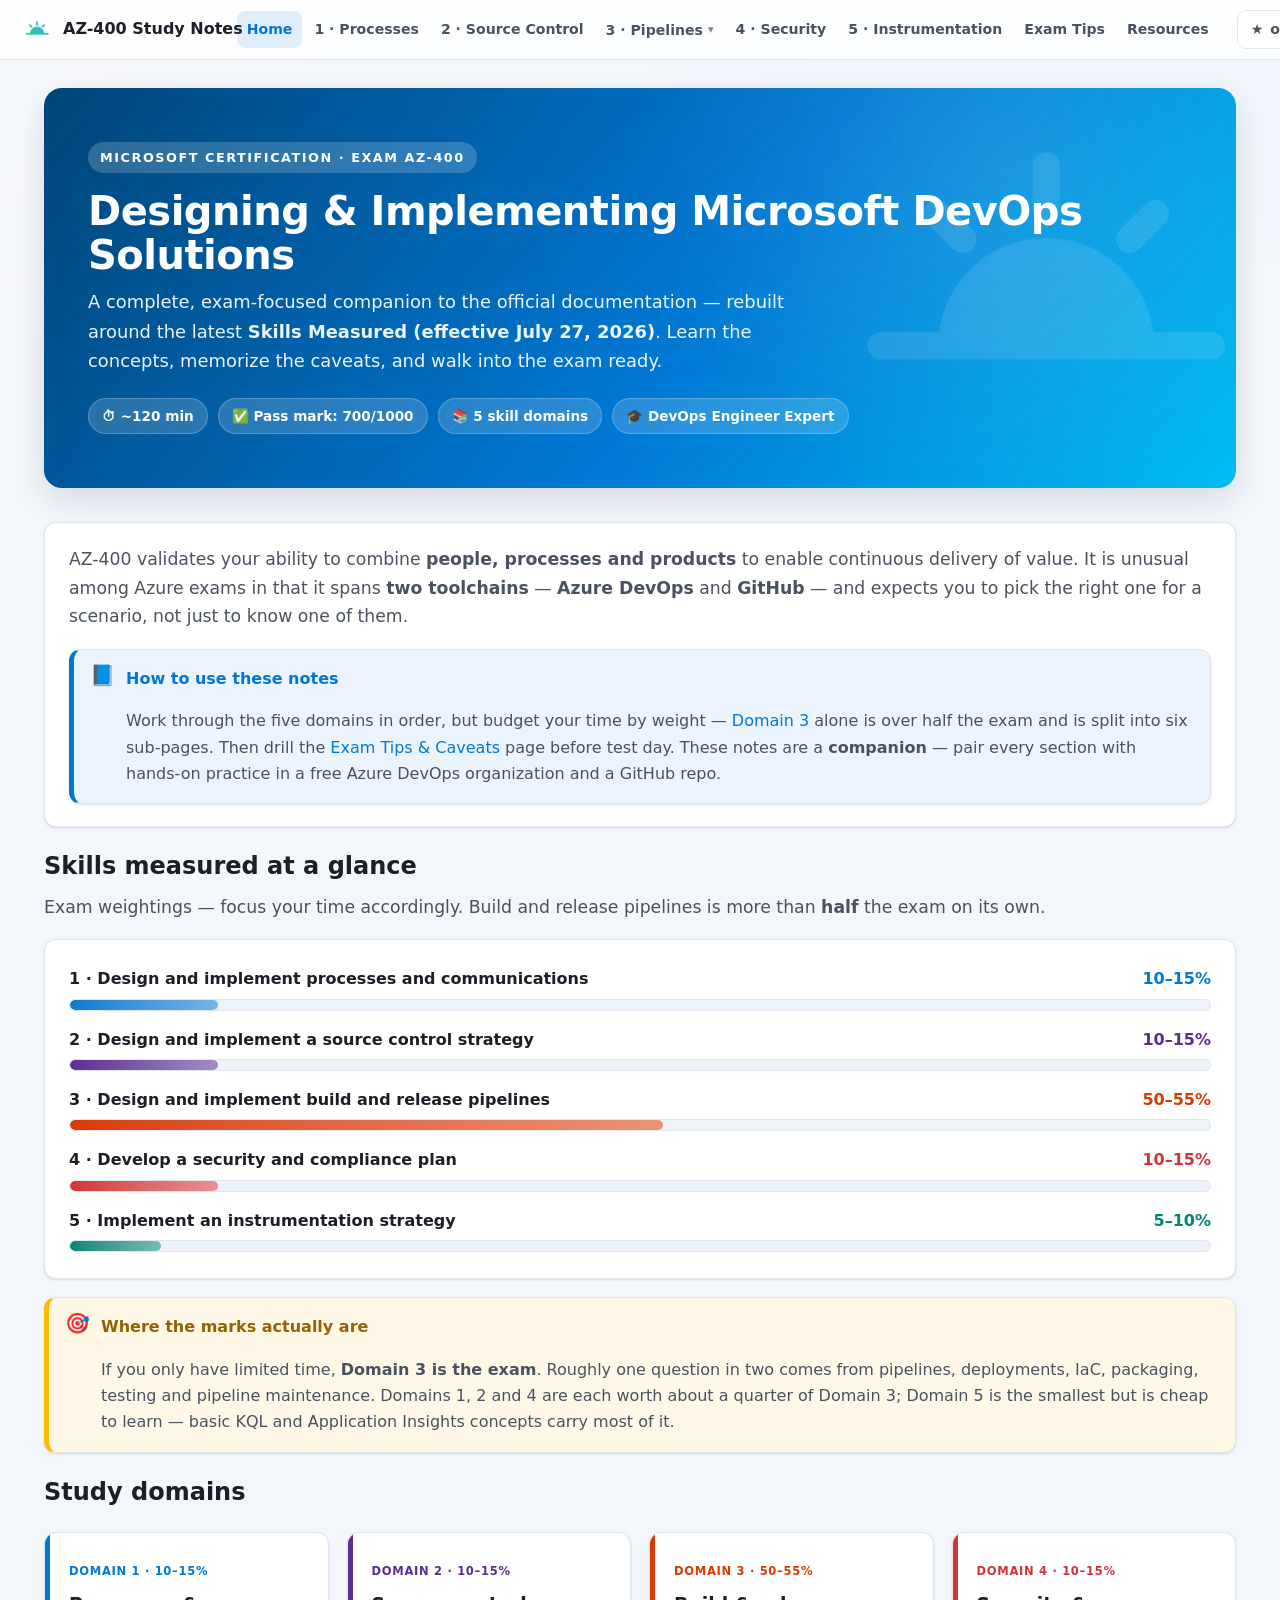
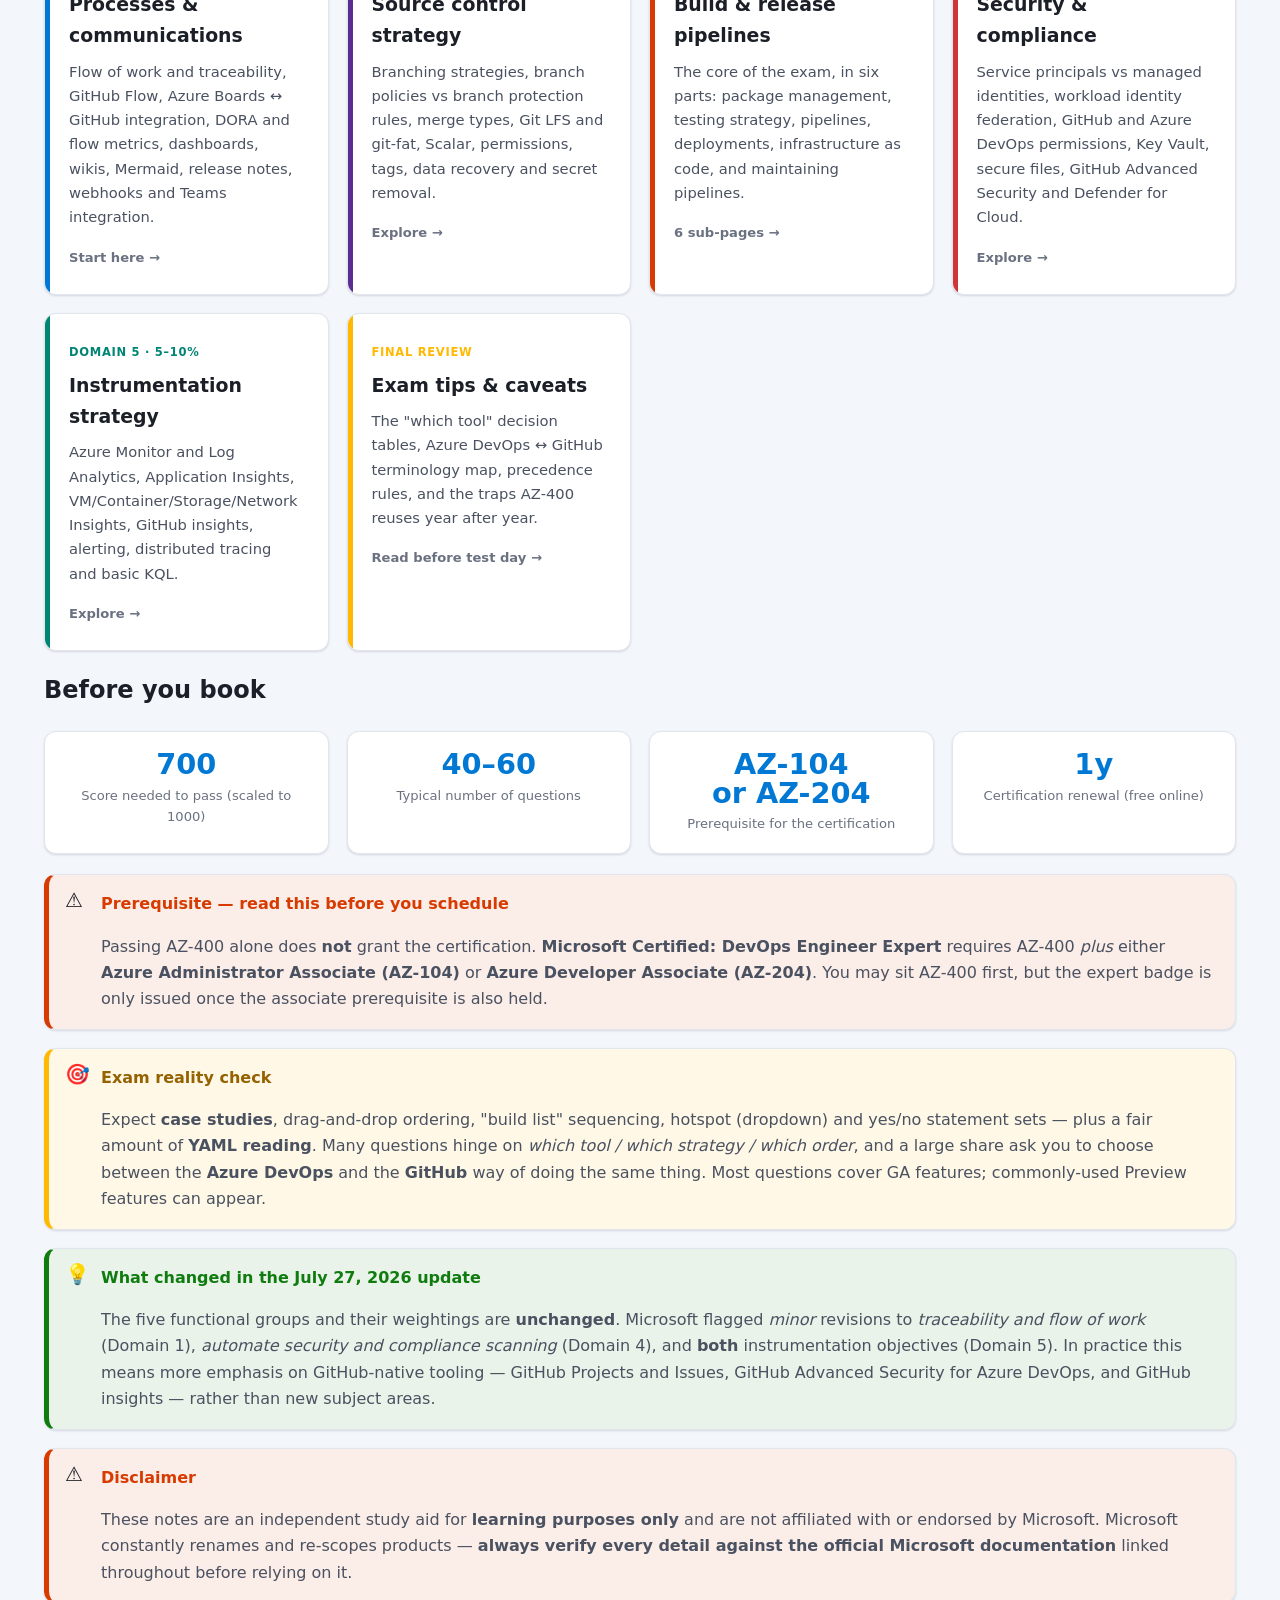
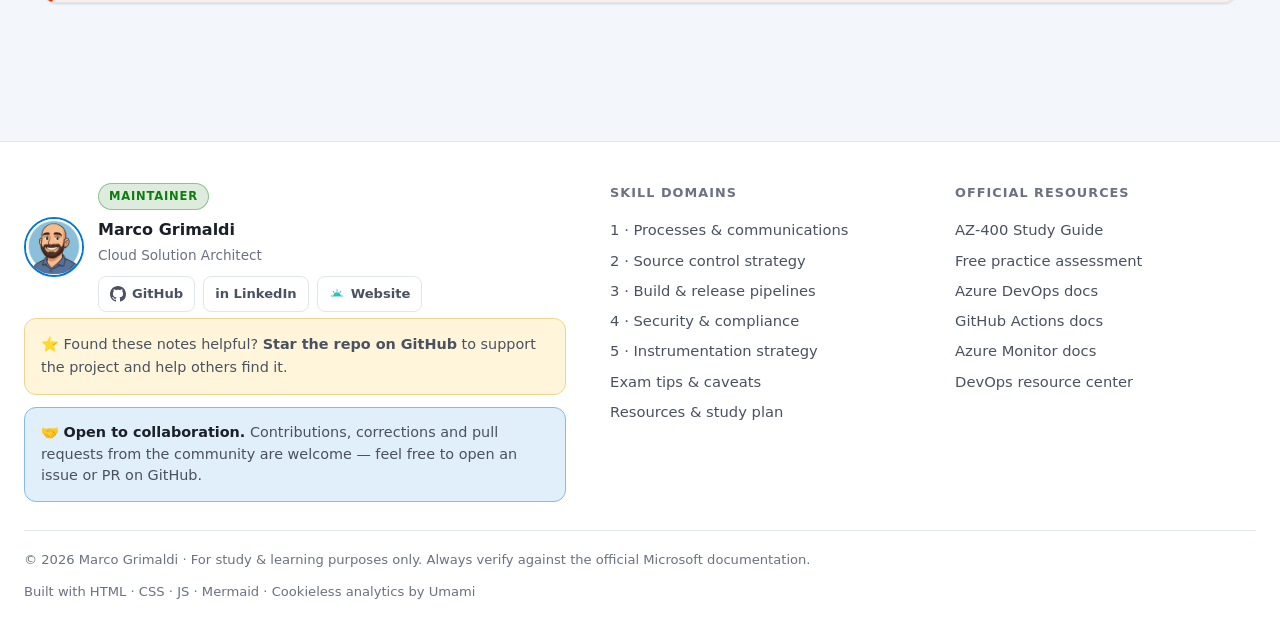
==== index.html @ 18e1a094 "Initial commit" ====
<!DOCTYPE html>
<html lang="en" data-theme="light">
<head>
  <meta charset="UTF-8">
  <meta name="viewport" content="width=device-width, initial-scale=1.0">
  <title>AZ-400 Study Notes v2 · Designing and Implementing Microsoft DevOps Solutions</title>
  <meta name="description" content="Comprehensive, exam-focused study notes for Microsoft AZ-400: Designing and Implementing Microsoft DevOps Solutions. Aligned to the skills measured effective July 27, 2026 — progress bars, Mermaid diagrams, YAML comparisons, tables and exam caveats.">
  <meta name="author" content="Marco Grimaldi">
  <link rel="icon" href="assets/images/site-mark-no-bg.png">
  <link rel="stylesheet" href="assets/css/style.css">
  <link rel="canonical" href="https://marcogrimaldi29.com/az-400-study-notes-v2/">
  <meta name="robots" content="index, follow">
  <meta name="theme-color" content="#0078d4">
  <!-- Open Graph / social -->
  <meta property="og:type" content="website">
  <meta property="og:site_name" content="AZ-400 Study Notes v2">
  <meta property="og:title" content="AZ-400 Study Notes v2 · Microsoft DevOps Engineer Expert">
  <meta property="og:description" content="Exam-focused AZ-400 study notes aligned to the latest skills measured — progress bars, diagrams, side-by-side YAML and exam caveats.">
  <meta property="og:url" content="https://marcogrimaldi29.com/az-400-study-notes-v2/">
  <meta property="og:image" content="https://marcogrimaldi29.com/az-400-study-notes-v2/assets/images/site-mark-no-bg.png">
  <meta name="twitter:card" content="summary_large_image">
  <meta name="twitter:title" content="AZ-400 Study Notes v2 · Microsoft DevOps Engineer Expert">
  <meta name="twitter:description" content="Exam-focused AZ-400 study notes aligned to the latest Microsoft skills measured.">
  <meta name="twitter:image" content="https://marcogrimaldi29.com/az-400-study-notes-v2/assets/images/site-mark-no-bg.png">
  <!-- Structured data -->
  <script type="application/ld+json">
  {"@context":"https://schema.org","@graph":[{"@type":"WebSite","@id":"https://marcogrimaldi29.com/az-400-study-notes-v2/#website","url":"https://marcogrimaldi29.com/az-400-study-notes-v2/","name":"AZ-400 Study Notes v2","description":"Exam-focused study notes for Microsoft AZ-400: Designing and Implementing Microsoft DevOps Solutions.","inLanguage":"en","publisher":{"@id":"https://marcogrimaldi29.com/#person"}},{"@type":"Person","@id":"https://marcogrimaldi29.com/#person","name":"Marco Grimaldi","url":"https://marcogrimaldi29.com/","sameAs":["https://github.com/marcogrimaldi29","https://www.linkedin.com/in/marco-grimaldi29/"]},{"@type":"Course","name":"AZ-400: Designing and Implementing Microsoft DevOps Solutions — Study Notes","description":"Free, exam-focused study notes covering the five AZ-400 skill domains: processes and communications, source control strategy, build and release pipelines, security and compliance, and instrumentation.","url":"https://marcogrimaldi29.com/az-400-study-notes-v2/","inLanguage":"en","provider":{"@type":"Person","name":"Marco Grimaldi","url":"https://marcogrimaldi29.com/"},"teaches":["Design and implement processes and communications","Design and implement a source control strategy","Design and implement build and release pipelines","Develop a security and compliance plan","Implement an instrumentation strategy"],"hasCourseInstance":{"@type":"CourseInstance","courseMode":"online","courseWorkload":"PT60H"}}]}
  </script>
</head>
<body data-page="home">

  <div class="page-wide">

    <section class="hero">
      <span class="eyebrow">Microsoft Certification · Exam AZ-400</span>
      <h1>Designing &amp; Implementing Microsoft DevOps Solutions</h1>
      <p>A complete, exam-focused companion to the official documentation — rebuilt around the latest <strong>Skills Measured (effective July 27, 2026)</strong>. Learn the concepts, memorize the caveats, and walk into the exam ready.</p>
      <div class="hero-meta">
        <span>⏱ ~120 min</span>
        <span>✅ Pass mark: 700/1000</span>
        <span>📚 5 skill domains</span>
        <span>🎓 DevOps Engineer Expert</span>
      </div>
    </section>

    <div class="card">
      <p class="lead" style="margin-top:0">AZ-400 validates your ability to combine <strong>people, processes and products</strong> to enable continuous delivery of value. It is unusual among Azure exams in that it spans <strong>two toolchains</strong> — <strong>Azure DevOps</strong> and <strong>GitHub</strong> — and expects you to pick the right one for a scenario, not just to know one of them.</p>
      <div class="callout note" style="margin-bottom:0">
        <p class="ct-title">How to use these notes</p>
        <p>Work through the five domains in order, but budget your time by weight — <a href="domain-3-pipelines/">Domain 3</a> alone is over half the exam and is split into six sub-pages. Then drill the <a href="exam-tips/">Exam Tips &amp; Caveats</a> page before test day. These notes are a <strong>companion</strong> — pair every section with hands-on practice in a free Azure DevOps organization and a GitHub repo.</p>
      </div>
    </div>

    <h2 class="content" style="border:0;margin-bottom:6px">Skills measured at a glance</h2>
    <p class="lead" style="margin-top:0">Exam weightings — focus your time accordingly. Build and release pipelines is more than <strong>half</strong> the exam on its own.</p>

    <div class="card">
      <div class="weight-list">
        <div class="weight-row" style="--accent:var(--d1)">
          <div class="wr-top"><span class="wr-name">1 · Design and implement processes and communications</span><span class="wr-pct">10–15%</span></div>
          <div class="progress"><span data-pct="13"></span></div>
        </div>
        <div class="weight-row" style="--accent:var(--d2)">
          <div class="wr-top"><span class="wr-name">2 · Design and implement a source control strategy</span><span class="wr-pct">10–15%</span></div>
          <div class="progress"><span data-pct="13"></span></div>
        </div>
        <div class="weight-row" style="--accent:var(--d3)">
          <div class="wr-top"><span class="wr-name">3 · Design and implement build and release pipelines</span><span class="wr-pct">50–55%</span></div>
          <div class="progress"><span data-pct="52"></span></div>
        </div>
        <div class="weight-row" style="--accent:var(--d4)">
          <div class="wr-top"><span class="wr-name">4 · Develop a security and compliance plan</span><span class="wr-pct">10–15%</span></div>
          <div class="progress"><span data-pct="13"></span></div>
        </div>
        <div class="weight-row" style="--accent:var(--d5)">
          <div class="wr-top"><span class="wr-name">5 · Implement an instrumentation strategy</span><span class="wr-pct">5–10%</span></div>
          <div class="progress"><span data-pct="8"></span></div>
        </div>
      </div>
    </div>

    <div class="callout exam">
      <p class="ct-title">Where the marks actually are</p>
      <p>If you only have limited time, <strong>Domain 3 is the exam</strong>. Roughly one question in two comes from pipelines, deployments, IaC, packaging, testing and pipeline maintenance. Domains 1, 2 and 4 are each worth about a quarter of Domain 3; Domain 5 is the smallest but is cheap to learn — basic KQL and Application Insights concepts carry most of it.</p>
    </div>

    <h2 class="content" style="border:0;margin-bottom:6px">Study domains</h2>
    <div class="card-grid">
      <a class="nav-card" href="domain-1-processes/" style="--accent:var(--d1)">
        <span class="nc-badge">Domain 1 · 10–15%</span>
        <h3>Processes &amp; communications</h3>
        <p>Flow of work and traceability, GitHub Flow, Azure Boards ↔ GitHub integration, DORA and flow metrics, dashboards, wikis, Mermaid, release notes, webhooks and Teams integration.</p>
        <span class="nc-foot">Start here →</span>
      </a>
      <a class="nav-card" href="domain-2-source-control/" style="--accent:var(--d2)">
        <span class="nc-badge">Domain 2 · 10–15%</span>
        <h3>Source control strategy</h3>
        <p>Branching strategies, branch policies vs branch protection rules, merge types, Git LFS and git-fat, Scalar, permissions, tags, data recovery and secret removal.</p>
        <span class="nc-foot">Explore →</span>
      </a>
      <a class="nav-card" href="domain-3-pipelines/" style="--accent:var(--d3)">
        <span class="nc-badge">Domain 3 · 50–55%</span>
        <h3>Build &amp; release pipelines</h3>
        <p>The core of the exam, in six parts: package management, testing strategy, pipelines, deployments, infrastructure as code, and maintaining pipelines.</p>
        <span class="nc-foot">6 sub-pages →</span>
      </a>
      <a class="nav-card" href="domain-4-security/" style="--accent:var(--d4)">
        <span class="nc-badge">Domain 4 · 10–15%</span>
        <h3>Security &amp; compliance</h3>
        <p>Service principals vs managed identities, workload identity federation, GitHub and Azure DevOps permissions, Key Vault, secure files, GitHub Advanced Security and Defender for Cloud.</p>
        <span class="nc-foot">Explore →</span>
      </a>
      <a class="nav-card" href="domain-5-instrumentation/" style="--accent:var(--d5)">
        <span class="nc-badge">Domain 5 · 5–10%</span>
        <h3>Instrumentation strategy</h3>
        <p>Azure Monitor and Log Analytics, Application Insights, VM/Container/Storage/Network Insights, GitHub insights, alerting, distributed tracing and basic KQL.</p>
        <span class="nc-foot">Explore →</span>
      </a>
      <a class="nav-card" href="exam-tips/" style="--accent:var(--ms-amber)">
        <span class="nc-badge">Final review</span>
        <h3>Exam tips &amp; caveats</h3>
        <p>The "which tool" decision tables, Azure DevOps ↔ GitHub terminology map, precedence rules, and the traps AZ-400 reuses year after year.</p>
        <span class="nc-foot">Read before test day →</span>
      </a>
    </div>

    <h2 class="content" style="border:0;margin-bottom:6px">Before you book</h2>
    <div class="card-grid">
      <div class="stat"><div class="s-num">700</div><div class="s-lbl">Score needed to pass (scaled to 1000)</div></div>
      <div class="stat"><div class="s-num">40–60</div><div class="s-lbl">Typical number of questions</div></div>
      <div class="stat"><div class="s-num">AZ-104<br>or AZ-204</div><div class="s-lbl">Prerequisite for the certification</div></div>
      <div class="stat"><div class="s-num">1y</div><div class="s-lbl">Certification renewal (free online)</div></div>
    </div>

    <div class="callout warn">
      <p class="ct-title">Prerequisite — read this before you schedule</p>
      <p>Passing AZ-400 alone does <strong>not</strong> grant the certification. <strong>Microsoft Certified: DevOps Engineer Expert</strong> requires AZ-400 <em>plus</em> either <strong>Azure Administrator Associate (AZ-104)</strong> or <strong>Azure Developer Associate (AZ-204)</strong>. You may sit AZ-400 first, but the expert badge is only issued once the associate prerequisite is also held.</p>
    </div>

    <div class="callout exam">
      <p class="ct-title">Exam reality check</p>
      <p>Expect <strong>case studies</strong>, drag-and-drop ordering, "build list" sequencing, hotspot (dropdown) and yes/no statement sets — plus a fair amount of <strong>YAML reading</strong>. Many questions hinge on <em>which tool / which strategy / which order</em>, and a large share ask you to choose between the <strong>Azure DevOps</strong> and the <strong>GitHub</strong> way of doing the same thing. Most questions cover GA features; commonly-used Preview features can appear.</p>
    </div>

    <div class="callout tip">
      <p class="ct-title">What changed in the July 27, 2026 update</p>
      <p>The five functional groups and their weightings are <strong>unchanged</strong>. Microsoft flagged <em>minor</em> revisions to <em>traceability and flow of work</em> (Domain 1), <em>automate security and compliance scanning</em> (Domain 4), and <strong>both</strong> instrumentation objectives (Domain 5). In practice this means more emphasis on GitHub-native tooling — GitHub Projects and Issues, GitHub Advanced Security for Azure DevOps, and GitHub insights — rather than new subject areas.</p>
    </div>

    <div class="callout warn">
      <p class="ct-title">Disclaimer</p>
      <p>These notes are an independent study aid for <strong>learning purposes only</strong> and are not affiliated with or endorsed by Microsoft. Microsoft constantly renames and re-scopes products — <strong>always verify every detail against the official Microsoft documentation</strong> linked throughout before relying on it.</p>
    </div>

  </div>

  <script src="assets/js/main.js"></script>
</body>
</html>
---- assets/css/style.css ----
/* =====================================================================
   AZ-400 Study Notes v2 — Microsoft / Azure inspired design system
   Author: Marco Grimaldi (marcogrimaldi29.com)
   Shares the design language of the MS-102 study notes, extended with
   five domain accents, a nested nav dropdown for the Domain 3 sub-pages,
   and side-by-side code comparison blocks for YAML-heavy content.
   ===================================================================== */

:root {
  /* Microsoft / Azure palette */
  --ms-blue: #0078d4;
  --ms-blue-dark: #005a9e;
  --ms-blue-darker: #004578;
  --ms-blue-light: #50a0e0;
  --azure-cyan: #00bcf2;
  --ms-purple: #5c2d91;
  --ms-teal: #008575;
  --ms-green: #107c10;
  --ms-amber: #ffb900;
  --ms-orange: #d83b01;
  --ms-red: #d13438;

  /* Domain accent colors — five AZ-400 functional groups */
  --d1: #0078d4; /* processes & communications */
  --d2: #5c2d91; /* source control            */
  --d3: #d83b01; /* build & release pipelines */
  --d4: #d13438; /* security & compliance     */
  --d5: #008575; /* instrumentation           */

  /* Light theme surfaces */
  --bg: #f3f6fb;
  --bg-grad-1: #eef4fc;
  --bg-grad-2: #f7f9fc;
  --surface: #ffffff;
  --surface-2: #f6f9fd;
  --surface-3: #eef3f9;
  --border: #e1e6ee;
  --border-strong: #cdd6e4;
  --text: #1b1f27;
  --text-soft: #4a5160;
  --text-muted: #6a7180;
  --shadow-sm: 0 1px 2px rgba(16, 24, 40, .06), 0 1px 3px rgba(16, 24, 40, .08);
  --shadow-md: 0 4px 12px rgba(16, 24, 40, .08), 0 2px 4px rgba(16, 24, 40, .04);
  --shadow-lg: 0 12px 32px rgba(16, 24, 40, .12);
  --radius: 12px;
  --radius-sm: 8px;
  --maxw: 1240px;
  --header-h: 60px;
  --font: "Segoe UI", system-ui, -apple-system, "Helvetica Neue", Arial, sans-serif;
  --mono: "Cascadia Code", "Consolas", "SF Mono", Menlo, monospace;
}

html[data-theme="dark"] {
  --bg: #0b0f17;
  --bg-grad-1: #0d1320;
  --bg-grad-2: #0a0e16;
  --surface: #141a25;
  --surface-2: #1a2230;
  --surface-3: #212b3b;
  --border: #283142;
  --border-strong: #364254;
  --text: #e8edf5;
  --text-soft: #b4bdcc;
  --text-muted: #8590a3;
  --shadow-sm: 0 1px 2px rgba(0, 0, 0, .4);
  --shadow-md: 0 4px 14px rgba(0, 0, 0, .45);
  --shadow-lg: 0 16px 40px rgba(0, 0, 0, .55);
  --ms-blue: #2b9bf4;
  --ms-blue-light: #5ab2f7;
  --ms-orange: #ff7a3d;
}

* { box-sizing: border-box; }

html { scroll-behavior: smooth; scroll-padding-top: calc(var(--header-h) + 16px); }

body {
  margin: 0;
  font-family: var(--font);
  color: var(--text);
  background:
    radial-gradient(1200px 600px at 100% -10%, var(--bg-grad-1), transparent 60%),
    radial-gradient(900px 500px at -10% 10%, var(--bg-grad-2), transparent 55%),
    var(--bg);
  background-attachment: fixed;
  line-height: 1.65;
  font-size: 16px;
  -webkit-font-smoothing: antialiased;
}

a { color: var(--ms-blue); text-decoration: none; }
a:hover { text-decoration: underline; }

img { max-width: 100%; }

/* ===================== Header / top nav ===================== */
.site-header {
  position: sticky; top: 0; z-index: 100;
  height: var(--header-h);
  display: flex; align-items: center; gap: 18px;
  padding: 0 22px;
  background: color-mix(in srgb, var(--surface) 86%, transparent);
  backdrop-filter: saturate(160%) blur(12px);
  border-bottom: 1px solid var(--border);
}
.brand { display: flex; align-items: center; gap: 11px; font-weight: 700; color: var(--text); white-space: nowrap; }
.brand img { height: 30px; width: auto; }
.brand:hover { text-decoration: none; }

.top-nav { display: flex; gap: 2px; margin-left: 6px; flex-wrap: nowrap; align-items: center; }
.top-nav a {
  color: var(--text-soft); font-weight: 600; font-size: .88rem;
  padding: 7px 10px; border-radius: 8px; white-space: nowrap;
}
.top-nav a:hover { background: var(--surface-3); text-decoration: none; }
.top-nav a.active { color: var(--ms-blue); background: color-mix(in srgb, var(--ms-blue) 12%, transparent); }

/* Domain 3 has six sub-objectives, so it collapses into a hover/focus dropdown
   rather than flooding the top bar with seven extra tabs. */
.nav-group { position: relative; }
.nav-group > .nav-group-btn {
  display: inline-flex; align-items: center; gap: 5px;
  color: var(--text-soft); font-weight: 600; font-size: .88rem;
  padding: 7px 10px; border-radius: 8px; white-space: nowrap;
  border: 0; background: none; cursor: pointer; font-family: inherit;
}
.nav-group > .nav-group-btn::after { content: "▾"; font-size: .8em; opacity: .7; }
.nav-group:hover > .nav-group-btn, .nav-group.open > .nav-group-btn { background: var(--surface-3); }
.nav-group > .nav-group-btn.active { color: var(--ms-blue); background: color-mix(in srgb, var(--ms-blue) 12%, transparent); }
.nav-drop {
  position: absolute; top: calc(100% + 6px); left: 0; min-width: 250px;
  background: var(--surface); border: 1px solid var(--border); border-radius: var(--radius);
  box-shadow: var(--shadow-lg); padding: 6px; display: none; flex-direction: column; z-index: 120;
}
.nav-group:hover .nav-drop, .nav-group:focus-within .nav-drop, .nav-group.open .nav-drop { display: flex; }
.nav-drop a { font-size: .86rem; padding: 7px 11px; }
.nav-drop a.sub { padding-left: 22px; color: var(--text-muted); font-weight: 500; }
.nav-drop a.sub::before { content: "└ "; opacity: .5; }

.header-tools { margin-left: auto; display: flex; align-items: center; gap: 8px; }
.icon-btn {
  display: inline-flex; align-items: center; justify-content: center;
  width: 38px; height: 38px; border-radius: 9px;
  border: 1px solid var(--border); background: var(--surface);
  color: var(--text-soft); cursor: pointer; font-size: 1.05rem; transition: .15s;
}
.icon-btn:hover { background: var(--surface-3); color: var(--ms-blue); border-color: var(--border-strong); }
.ghub-link { display: inline-flex; align-items: center; gap: 7px; font-weight: 600; font-size: .88rem;
  padding: 7px 13px; border-radius: 9px; border: 1px solid var(--border); background: var(--surface); color: var(--text-soft); }
.ghub-link:hover { background: var(--surface-3); text-decoration: none; color: var(--ms-blue); }
.ghub-link svg { width: 16px; height: 16px; flex: none; }

.nav-toggle { display: none; }

/* ===================== Layout ===================== */
.layout { display: grid; grid-template-columns: 260px minmax(0, 1fr); gap: 34px;
  max-width: var(--maxw); margin: 0 auto; padding: 28px 24px 80px; }
.page-wide { max-width: var(--maxw); margin: 0 auto; padding: 28px 24px 80px; }

/* Sidebar TOC */
.toc {
  position: sticky; top: calc(var(--header-h) + 24px);
  align-self: start; max-height: calc(100vh - var(--header-h) - 48px);
  overflow-y: auto; padding-right: 6px;
}
.toc h4 { font-size: .72rem; text-transform: uppercase; letter-spacing: .09em; color: var(--text-muted);
  margin: 0 0 10px; padding-left: 12px; }
.toc ul { list-style: none; margin: 0; padding: 0; border-left: 2px solid var(--border); }
.toc li a { display: block; padding: 6px 12px; font-size: .87rem; color: var(--text-soft);
  border-left: 2px solid transparent; margin-left: -2px; border-radius: 0 6px 6px 0; }
.toc li a:hover { background: var(--surface-3); text-decoration: none; }
.toc li a.toc-h3 { padding-left: 24px; font-size: .82rem; color: var(--text-muted); }
.toc li a.active { color: var(--ms-blue); border-left-color: var(--ms-blue); font-weight: 600;
  background: color-mix(in srgb, var(--ms-blue) 8%, transparent); }

.content { min-width: 0; }

/* ===================== Hero ===================== */
.hero {
  position: relative; overflow: hidden;
  border-radius: 18px; padding: 54px 44px;
  background: linear-gradient(125deg, var(--ms-blue-darker), var(--ms-blue) 55%, var(--azure-cyan));
  color: #fff; box-shadow: var(--shadow-lg); margin-bottom: 34px;
}
.hero::after {
  content: ""; position: absolute; inset: 0; z-index: 0; opacity: .25; pointer-events: none;
  background-image:
    radial-gradient(circle at 80% 20%, rgba(255,255,255,.4), transparent 35%),
    repeating-linear-gradient(135deg, rgba(255,255,255,.06) 0 2px, transparent 2px 22px);
}
/* Brand mark watermark — faint white silhouette of the site logo */
.hero::before {
  content: ""; position: absolute; z-index: 0; pointer-events: none;
  top: 50%; right: -40px; transform: translateY(-50%);
  width: min(48%, 460px); aspect-ratio: 1 / 1;
  background: url("../images/site-mark-no-bg.png") center / contain no-repeat;
  filter: brightness(0) invert(1);
  opacity: .1;
}
.hero > * { position: relative; z-index: 1; }
.hero h1 { margin: 0 0 10px; font-size: 2.5rem; line-height: 1.1; font-weight: 700; letter-spacing: -.5px; }
.hero p { margin: 0; font-size: 1.12rem; max-width: 720px; color: rgba(255,255,255,.92); }
.hero .eyebrow { display: inline-flex; align-items: center; gap: 8px; font-size: .8rem; font-weight: 700;
  text-transform: uppercase; letter-spacing: .12em; background: rgba(255,255,255,.18);
  padding: 5px 12px; border-radius: 999px; margin-bottom: 16px; }
.hero .hero-meta { display: flex; flex-wrap: wrap; gap: 10px; margin-top: 22px; }
.hero .hero-meta span { background: rgba(255,255,255,.16); border: 1px solid rgba(255,255,255,.22);
  padding: 6px 13px; border-radius: 999px; font-size: .85rem; font-weight: 600; }

/* page header (domain pages) */
.page-head { border-left: 5px solid var(--accent, var(--ms-blue)); padding: 4px 0 4px 18px; margin-bottom: 8px; }
.page-head .kicker { font-size: .78rem; font-weight: 700; letter-spacing: .1em; text-transform: uppercase;
  color: var(--accent, var(--ms-blue)); }
.page-head h1 { margin: 4px 0 6px; font-size: 2rem; line-height: 1.15; }
.page-head p { margin: 0; color: var(--text-soft); max-width: 760px; }

/* ===================== Headings & content ===================== */
.content h2 { font-size: 1.5rem; margin: 44px 0 14px; padding-bottom: 8px; border-bottom: 2px solid var(--border);
  scroll-margin-top: 80px; }
.content h2 .num { color: var(--accent, var(--ms-blue)); font-weight: 800; margin-right: 8px; }
.content h3 { font-size: 1.18rem; margin: 30px 0 10px; scroll-margin-top: 80px; color: var(--text); }
.content h4 { font-size: 1.02rem; margin: 22px 0 8px; color: var(--text-soft); }
.content p, .content li { color: var(--text-soft); }
.content strong { color: var(--text); }
.content ul, .content ol { padding-left: 22px; }
.content li { margin: 5px 0; }
.content code { font-family: var(--mono); font-size: .88em; background: var(--surface-3);
  padding: 2px 6px; border-radius: 5px; color: var(--ms-purple); }
html[data-theme="dark"] .content code { color: #d6a8ff; }

/* ===================== Cards ===================== */
.card { background: var(--surface); border: 1px solid var(--border); border-radius: var(--radius);
  padding: 22px 24px; box-shadow: var(--shadow-sm); margin: 18px 0; }
.card-grid { display: grid; grid-template-columns: repeat(auto-fit, minmax(250px, 1fr)); gap: 18px; margin: 20px 0; }
@media (max-width: 1140px) { .card-grid { grid-template-columns: repeat(2, 1fr); } }
@media (max-width: 560px)  { .card-grid { grid-template-columns: 1fr; } }

.nav-card { display: block; position: relative; overflow: hidden; background: var(--surface);
  border: 1px solid var(--border); border-radius: var(--radius); padding: 24px; box-shadow: var(--shadow-sm);
  transition: .18s; color: var(--text); }
.nav-card::before { content: ""; position: absolute; left: 0; top: 0; bottom: 0; width: 5px; background: var(--accent, var(--ms-blue)); }
.nav-card:hover { transform: translateY(-3px); box-shadow: var(--shadow-lg); text-decoration: none; border-color: var(--border-strong); }
.nav-card .nc-badge { display: inline-block; font-size: .72rem; font-weight: 700; letter-spacing: .06em;
  text-transform: uppercase; color: var(--accent, var(--ms-blue)); margin-bottom: 8px; }
.nav-card h3 { margin: 0 0 8px; font-size: 1.18rem; }
.nav-card p { margin: 0 0 14px; color: var(--text-soft); font-size: .92rem; }
.nav-card .nc-foot { font-size: .82rem; color: var(--text-muted); font-weight: 600; }

/* Compact variant for the Domain 3 sub-objective index */
.nav-card.compact { padding: 18px 20px; }
.nav-card.compact h3 { font-size: 1.04rem; }
.nav-card.compact p { font-size: .88rem; margin-bottom: 10px; }

/* ===================== Progress bars ===================== */
.weight-list { display: flex; flex-direction: column; gap: 16px; margin: 4px 0; }
.weight-row .wr-top { display: flex; justify-content: space-between; align-items: baseline; margin-bottom: 6px; }
.weight-row .wr-name { font-weight: 600; color: var(--text); }
.weight-row .wr-pct { font-weight: 700; color: var(--accent, var(--ms-blue)); font-variant-numeric: tabular-nums; }
.progress { height: 12px; background: var(--surface-3); border-radius: 999px; overflow: hidden; border: 1px solid var(--border); }
.progress > span { display: block; height: 100%; width: 0; border-radius: 999px;
  background: linear-gradient(90deg, var(--accent, var(--ms-blue)), color-mix(in srgb, var(--accent, var(--ms-blue)) 55%, #fff));
  transition: width 1.1s cubic-bezier(.2,.7,.2,1); }

/* ===================== Callouts ===================== */
.callout { position: relative; border-radius: var(--radius); padding: 16px 18px 16px 52px; margin: 18px 0;
  border: 1px solid var(--border); background: var(--surface-2); box-shadow: var(--shadow-sm); }
.callout::before { position: absolute; left: 16px; top: 15px; font-size: 1.25rem; line-height: 1; }
.callout .ct-title { font-weight: 700; margin: 0 0 4px; }
.callout p:last-child { margin-bottom: 0; }
.callout p { color: var(--text-soft); }

.callout.exam { border-left: 5px solid var(--ms-amber); background: color-mix(in srgb, var(--ms-amber) 10%, var(--surface)); }
.callout.exam::before { content: "🎯"; }
.callout.exam .ct-title { color: #946200; }
html[data-theme="dark"] .callout.exam .ct-title { color: var(--ms-amber); }

.callout.tip { border-left: 5px solid var(--ms-green); background: color-mix(in srgb, var(--ms-green) 9%, var(--surface)); }
.callout.tip::before { content: "💡"; }
.callout.tip .ct-title { color: var(--ms-green); }

.callout.warn { border-left: 5px solid var(--ms-orange); background: color-mix(in srgb, var(--ms-orange) 9%, var(--surface)); }
.callout.warn::before { content: "⚠️"; }
.callout.warn .ct-title { color: var(--ms-orange); }

.callout.note { border-left: 5px solid var(--ms-blue); background: color-mix(in srgb, var(--ms-blue) 8%, var(--surface)); }
.callout.note::before { content: "📘"; }
.callout.note .ct-title { color: var(--ms-blue); }

.callout.ps { border-left: 5px solid var(--ms-purple); background: color-mix(in srgb, var(--ms-purple) 8%, var(--surface)); }
.callout.ps::before { content: "⌨️"; }
.callout.ps .ct-title { color: var(--ms-purple); }
html[data-theme="dark"] .callout.ps .ct-title { color: #c79bf0; }

/* ===================== Tables ===================== */
.table-wrap { overflow-x: auto; margin: 18px 0; border-radius: var(--radius); border: 1px solid var(--border); box-shadow: var(--shadow-sm); }
table.tbl { width: 100%; border-collapse: collapse; font-size: .92rem; background: var(--surface); min-width: 520px; }
table.tbl thead th { background: linear-gradient(180deg, var(--ms-blue), var(--ms-blue-dark)); color: #fff;
  text-align: left; padding: 11px 14px; font-weight: 600; position: sticky; top: 0; }
table.tbl.t-purple thead th { background: linear-gradient(180deg, var(--ms-purple), #45216e); }
table.tbl.t-red thead th { background: linear-gradient(180deg, var(--ms-red), #a32a2d); }
table.tbl.t-teal thead th { background: linear-gradient(180deg, var(--ms-teal), #006052); }
table.tbl.t-orange thead th { background: linear-gradient(180deg, #d83b01, #a32d02); }
table.tbl.t-slate thead th { background: linear-gradient(180deg, #4a5568, #2d3748); }
table.tbl td, table.tbl th { padding: 10px 14px; border-bottom: 1px solid var(--border); vertical-align: top; color: var(--text-soft); }
table.tbl tbody tr:nth-child(even) { background: var(--surface-2); }
table.tbl tbody tr:hover { background: var(--surface-3); }
table.tbl td strong { color: var(--text); }
table.tbl td:first-child { color: var(--text); font-weight: 600; }
table.tbl code { font-size: .85em; }

/* pills / badges */
.pill { display: inline-block; padding: 2px 9px; border-radius: 999px; font-size: .76rem; font-weight: 700;
  line-height: 1.5; white-space: nowrap; }
.pill.p-blue { background: color-mix(in srgb, var(--ms-blue) 16%, transparent); color: var(--ms-blue); }
.pill.p-green { background: color-mix(in srgb, var(--ms-green) 16%, transparent); color: var(--ms-green); }
.pill.p-amber { background: color-mix(in srgb, var(--ms-amber) 22%, transparent); color: #8a6100; }
.pill.p-red { background: color-mix(in srgb, var(--ms-red) 16%, transparent); color: var(--ms-red); }
.pill.p-purple { background: color-mix(in srgb, var(--ms-purple) 16%, transparent); color: var(--ms-purple); }
.pill.p-orange { background: color-mix(in srgb, var(--ms-orange) 18%, transparent); color: var(--ms-orange); }
.pill.p-gray { background: var(--surface-3); color: var(--text-muted); }
html[data-theme="dark"] .pill.p-amber { color: var(--ms-amber); }
html[data-theme="dark"] .pill.p-purple { color: #c79bf0; }

/* ===================== Mermaid ===================== */
.mermaid-wrap { background: var(--surface); border: 1px solid var(--border); border-radius: var(--radius);
  padding: 18px; margin: 20px 0; box-shadow: var(--shadow-sm); overflow-x: auto; text-align: center; }
.mermaid-wrap .mm-cap { font-size: .82rem; color: var(--text-muted); margin-top: 8px; font-style: italic; }
.mermaid { display: flex; justify-content: center; }

/* ===================== Code blocks ===================== */
pre.code { background: #1b2030; color: #e6edf3; border-radius: var(--radius-sm); padding: 14px 16px;
  overflow-x: auto; font-family: var(--mono); font-size: .85rem; line-height: 1.55; border: 1px solid #2a3142; margin: 16px 0; }
pre.code code { background: none; color: inherit; padding: 0; font-size: inherit; }
pre.code .cm { color: #7d8aa3; }
pre.code .kw { color: #79c0ff; }
pre.code .st { color: #a5d6a7; }

/* Labelled code block: a small caption strip above the snippet, used to say
   which file / which product the YAML belongs to (azure-pipelines.yml vs
   a GitHub Actions workflow — a distinction AZ-400 tests constantly). */
.code-block { margin: 16px 0; }
.code-block .code-head {
  display: flex; align-items: center; gap: 8px;
  font-family: var(--mono); font-size: .76rem; font-weight: 600; letter-spacing: .02em;
  color: var(--text-muted); background: var(--surface-3);
  border: 1px solid var(--border); border-bottom: 0;
  border-radius: var(--radius-sm) var(--radius-sm) 0 0; padding: 7px 13px;
}
.code-block .code-head .ch-tag { color: var(--accent, var(--ms-blue)); text-transform: uppercase; }
.code-block pre.code { margin: 0; border-radius: 0 0 var(--radius-sm) var(--radius-sm); }

/* Side-by-side comparison of two snippets (Azure Pipelines | GitHub Actions) */
.compare { display: grid; grid-template-columns: repeat(2, minmax(0, 1fr)); gap: 16px; margin: 16px 0; }
.compare > * { margin: 0; min-width: 0; }
@media (max-width: 900px) { .compare { grid-template-columns: 1fr; } }

/* key-term definition list */
dl.terms { margin: 16px 0; }
dl.terms dt { font-weight: 700; color: var(--text); margin-top: 12px; }
dl.terms dd { margin: 2px 0 0; color: var(--text-soft); }

/* steps */
ol.steps { counter-reset: step; list-style: none; padding-left: 0; }
ol.steps > li { position: relative; padding-left: 44px; margin: 14px 0; }
ol.steps > li::before { counter-increment: step; content: counter(step); position: absolute; left: 0; top: -2px;
  width: 30px; height: 30px; border-radius: 50%; background: var(--accent, var(--ms-blue)); color: #fff;
  display: grid; place-items: center; font-weight: 700; font-size: .9rem; }

/* ===================== Footer ===================== */
.site-footer { border-top: 1px solid var(--border); background: var(--surface);
  padding: 40px 24px 30px; margin-top: 40px; }
.footer-inner { max-width: var(--maxw); margin: 0 auto; display: flex; flex-wrap: wrap; gap: 30px 44px; }
.footer-col { flex: 1 1 200px; min-width: 0; }
.footer-col-author { flex: 2.2 1 320px; }
.footer-inner h5 { font-size: .8rem; text-transform: uppercase; letter-spacing: .08em; color: var(--text-muted); margin: 0 0 12px; }
.maintainer-badge { display: inline-flex; align-items: center; gap: 6px; font-size: .72rem; font-weight: 700;
  text-transform: uppercase; letter-spacing: .07em; color: var(--ms-green);
  background: color-mix(in srgb, var(--ms-green) 14%, transparent);
  border: 1px solid color-mix(in srgb, var(--ms-green) 38%, transparent);
  padding: 3px 10px; border-radius: 999px; margin-bottom: 7px; }
.contrib-note { background: color-mix(in srgb, var(--ms-blue) 12%, var(--surface));
  border: 1px solid color-mix(in srgb, var(--ms-blue) 40%, var(--border)); border-radius: var(--radius);
  padding: 14px 16px; margin-top: 12px; font-size: .9rem; color: var(--text-soft); line-height: 1.5; }
.contrib-note strong { color: var(--text); }
.footer-inner a { color: var(--text-soft); display: block; padding: 3px 0; font-size: .92rem; }
.footer-inner a:hover { color: var(--ms-blue); }
.author-card { display: flex; gap: 14px; align-items: center; }
.author-card > img { width: 60px; height: 60px; border-radius: 50%; border: 2px solid var(--ms-blue); object-fit: cover; }
.author-card .ac-name { font-weight: 700; color: var(--text); }
.author-card .ac-role { font-size: .85rem; color: var(--text-muted); }
.author-links { display: flex; gap: 8px; margin-top: 10px; }
.author-links a { display: inline-flex; align-items: center; gap: 6px; font-size: .82rem; font-weight: 600;
  padding: 6px 11px; border-radius: 8px; border: 1px solid var(--border); }
.author-links a:hover { background: var(--surface-3); }
.author-links a svg { width: 16px; height: 16px; flex: none; }
.author-links a img { width: 16px; height: 16px; flex: none; }
.star-cta { background: color-mix(in srgb, var(--ms-amber) 14%, var(--surface)); border: 1px solid color-mix(in srgb, var(--ms-amber) 40%, var(--border));
  border-radius: var(--radius); padding: 14px 16px; margin-top: 6px; font-size: .9rem; color: var(--text-soft); }
.footer-bottom { max-width: var(--maxw); margin: 28px auto 0; padding-top: 18px; border-top: 1px solid var(--border);
  font-size: .82rem; color: var(--text-muted); display: flex; justify-content: space-between; flex-wrap: wrap; gap: 10px; }

/* prev / next */
.pager { display: flex; justify-content: space-between; gap: 14px; margin-top: 46px; flex-wrap: wrap; }
.pager a { flex: 1 1 240px; border: 1px solid var(--border); border-radius: var(--radius); padding: 14px 18px;
  background: var(--surface); box-shadow: var(--shadow-sm); transition: .15s; }
.pager a:hover { border-color: var(--ms-blue); text-decoration: none; box-shadow: var(--shadow-md); }
.pager .pg-dir { font-size: .76rem; text-transform: uppercase; letter-spacing: .08em; color: var(--text-muted); }
.pager .pg-title { font-weight: 600; color: var(--text); }
.pager a.next { text-align: right; }

/* misc */
.lead { font-size: 1.08rem; color: var(--text-soft); }
.divider { height: 1px; background: var(--border); margin: 30px 0; border: 0; }
.float-btn { position: fixed; right: 22px; z-index: 60; opacity: 0; pointer-events: none; transition: .25s; text-decoration: none; }
.float-btn.show { opacity: 1; pointer-events: auto; }
.back-top { bottom: 22px; }
.float-theme { bottom: 70px; }
.float-home { bottom: 118px; }
.float-home:hover { text-decoration: none; }

.stat-grid { display: flex; flex-wrap: wrap; gap: 16px; margin: 20px 0; }
.stat { flex: 1 1 200px; background: var(--surface); border: 1px solid var(--border); border-radius: var(--radius); padding: 18px; text-align: center; box-shadow: var(--shadow-sm); }
.stat .s-num { font-size: 1.8rem; font-weight: 800; color: var(--accent, var(--ms-blue)); line-height: 1; }
.stat .s-lbl { font-size: .82rem; color: var(--text-muted); margin-top: 6px; }

/* ===================== Responsive ===================== */
@media (max-width: 1180px) {
  .layout { grid-template-columns: 1fr; }
  .toc { display: none; }
  .footer-col-author { flex-basis: 100%; }
  /* Collapse the nav into a dropdown before the tabs would wrap to two lines.
     AZ-400 has more tabs than MS-102, so this kicks in at a wider breakpoint. */
  .top-nav { position: fixed; top: var(--header-h); left: 0; right: 0; flex-direction: column; align-items: stretch;
    background: var(--surface); border-bottom: 1px solid var(--border); padding: 8px 14px;
    transform: translateY(-140%); transition: .25s; box-shadow: var(--shadow-md);
    max-height: calc(100vh - var(--header-h)); overflow-y: auto; }
  .top-nav.open { transform: translateY(0); }
  .nav-toggle { display: inline-flex; }
  /* In the mobile drawer the dropdown is always expanded inline */
  .nav-group > .nav-group-btn { display: none; }
  .nav-drop { display: flex; position: static; min-width: 0; border: 0; box-shadow: none;
    background: none; padding: 0; }
}
@media (max-width: 760px) {
  .hero { padding: 36px 24px; }
  .hero h1 { font-size: 1.9rem; }
  .brand .brand-full { display: none; }
  .ghub-link span { display: none; }
}

@media print {
  .site-header, .toc, .site-footer, .float-btn, .pager { display: none; }
  .layout { grid-template-columns: 1fr; }
  body { background: #fff; }
  .compare { grid-template-columns: 1fr; }
}
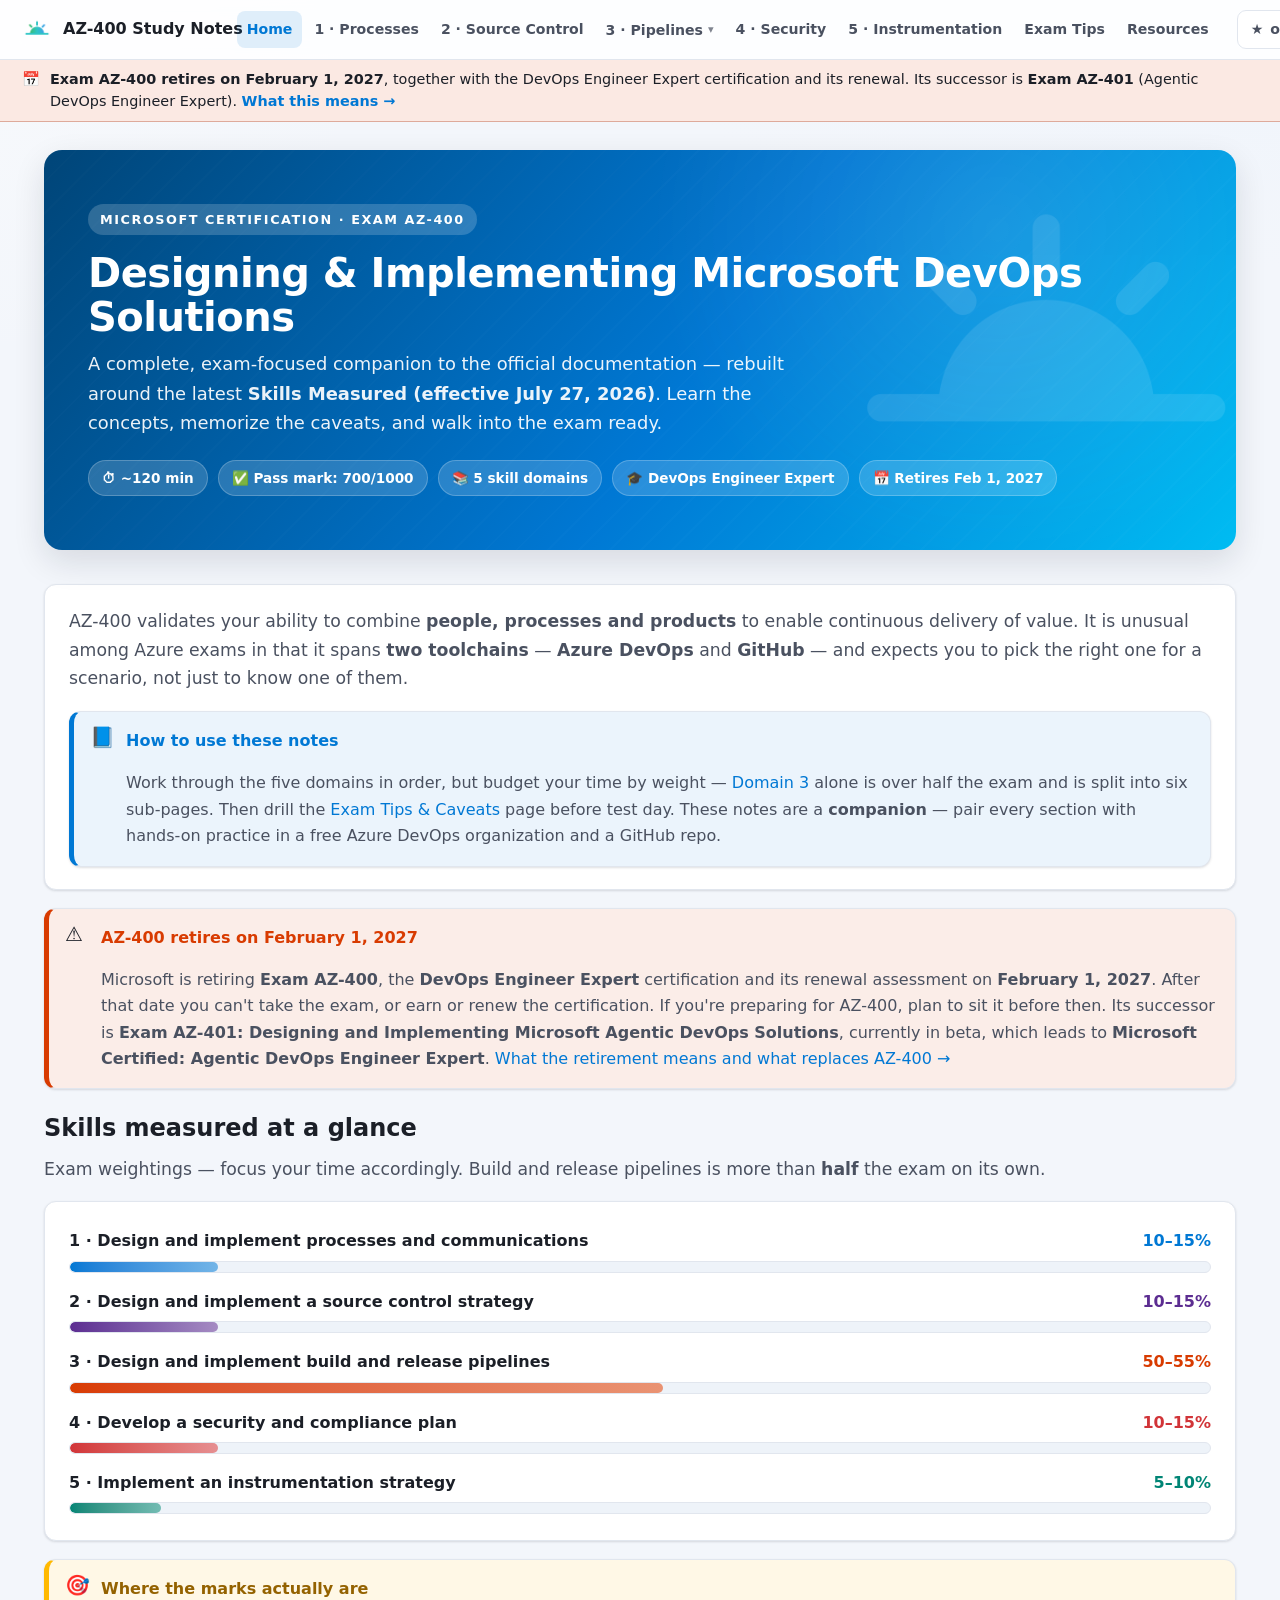
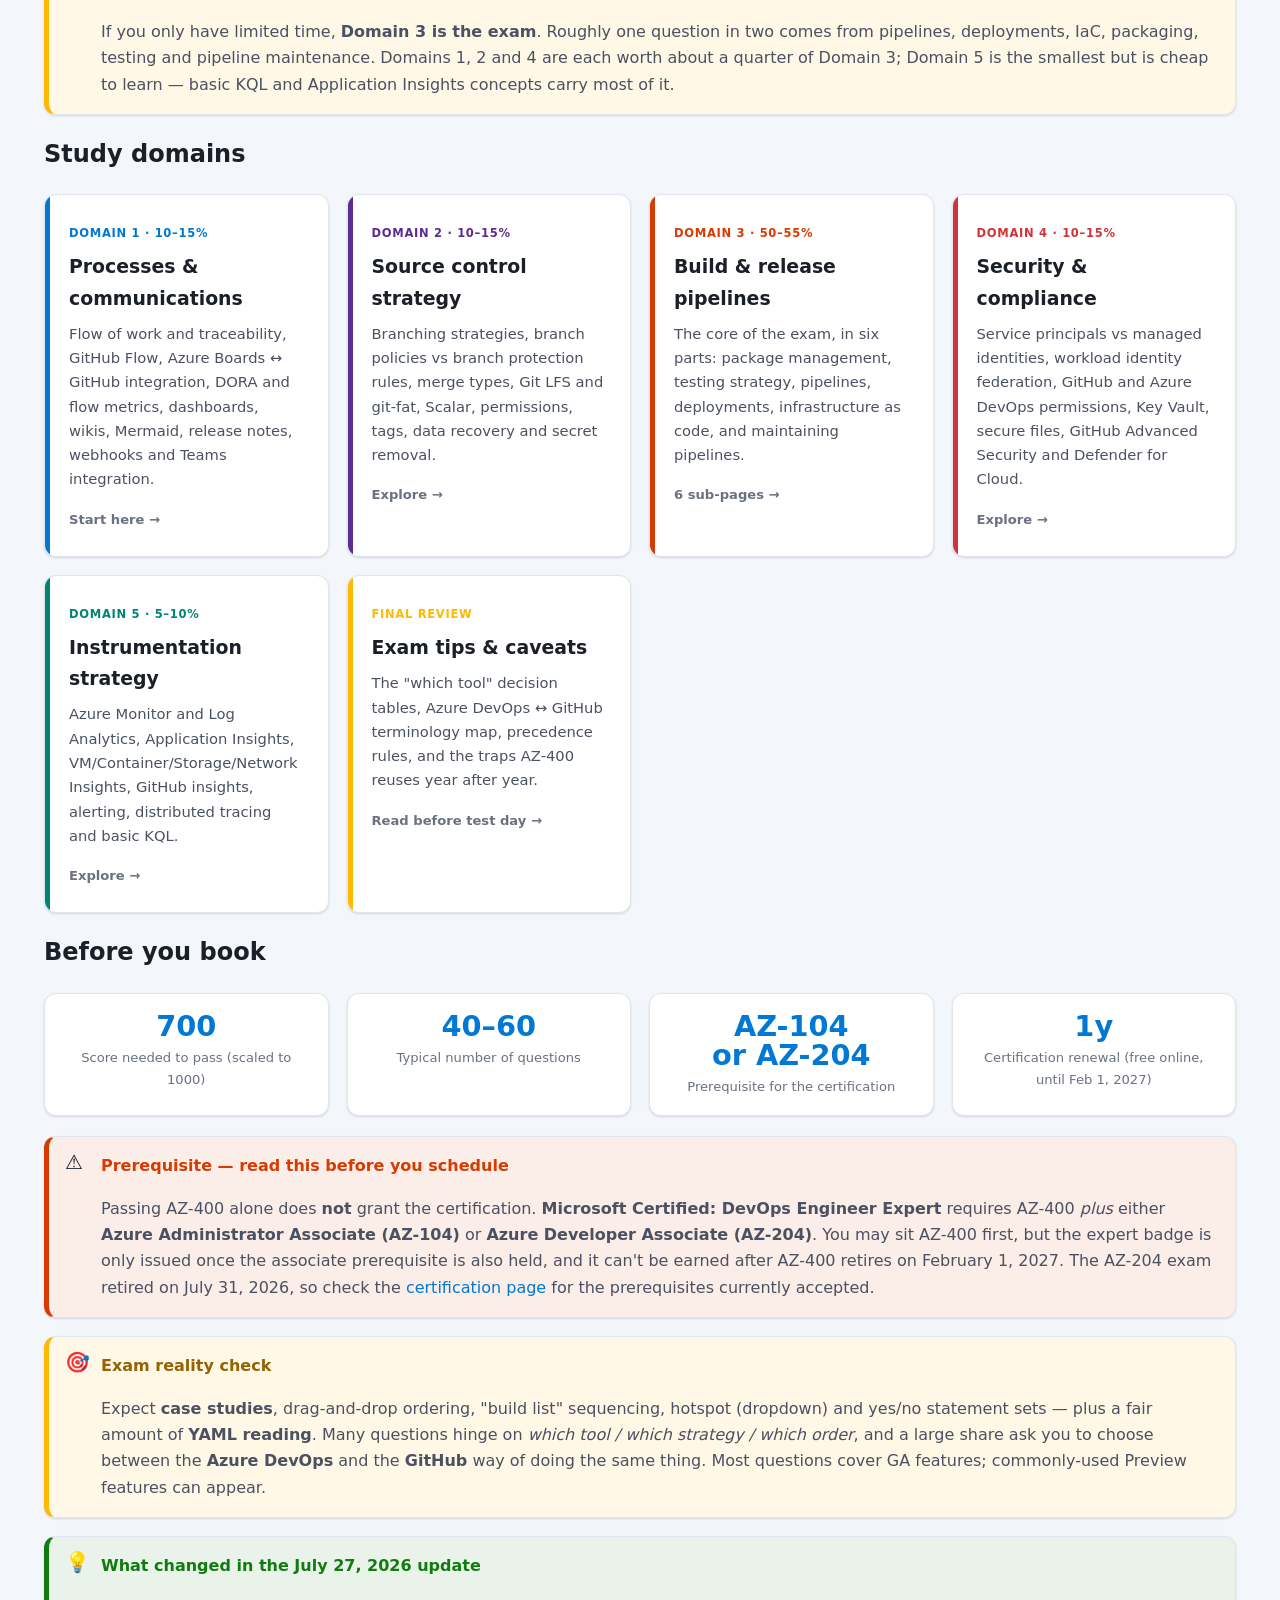
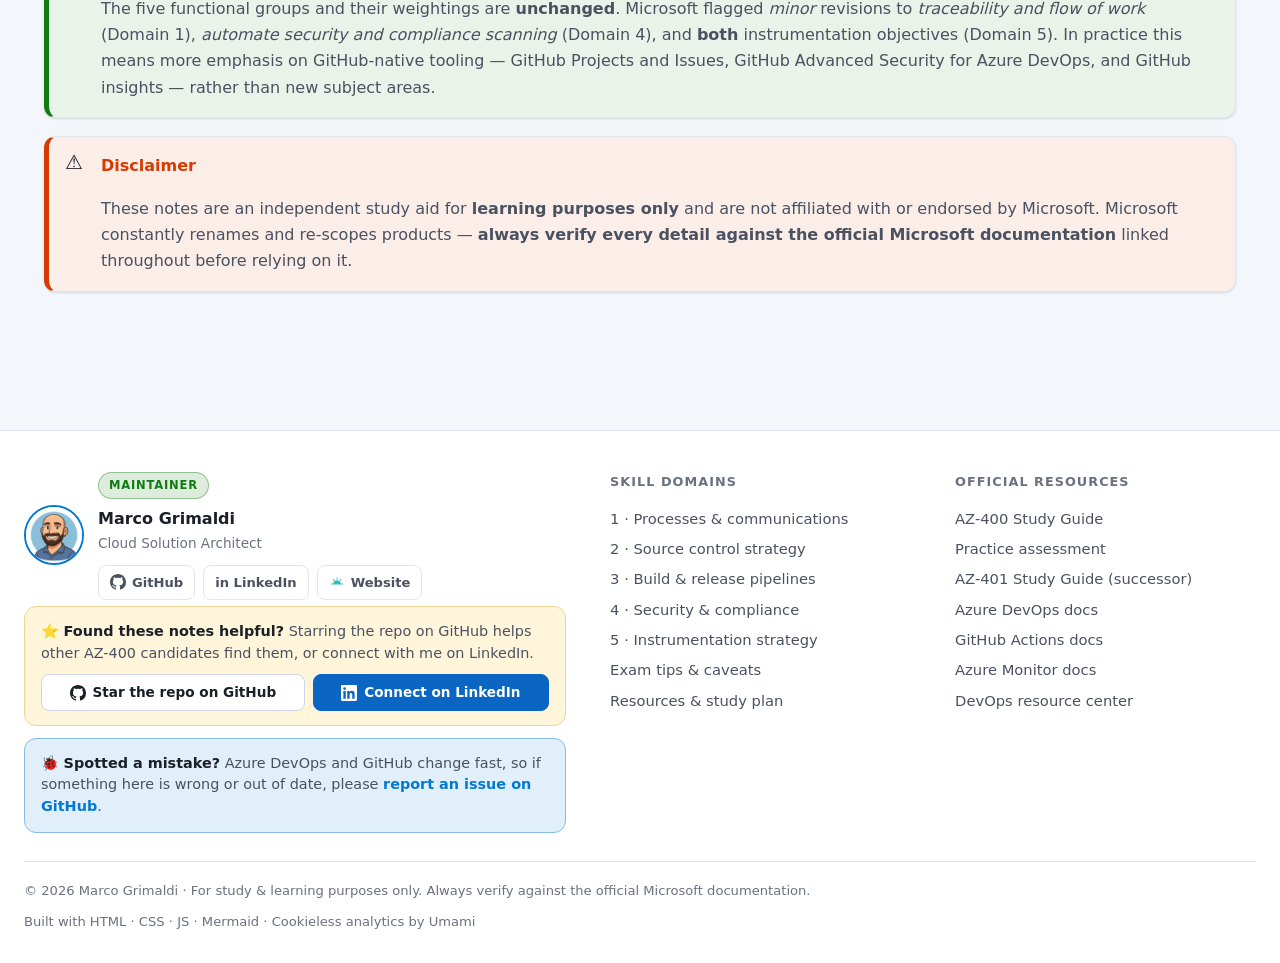
==== commit 611278c1: "Add AZ-400 retirement notice and AZ-401 successor info Microsoft retires Exam AZ-400, Microsoft Cert" ====
--- a/index.html
+++ b/index.html
@@ -4,7 +4,7 @@
   <meta charset="UTF-8">
   <meta name="viewport" content="width=device-width, initial-scale=1.0">
   <title>AZ-400 Study Notes v2 · Designing and Implementing Microsoft DevOps Solutions</title>
-  <meta name="description" content="Comprehensive, exam-focused study notes for Microsoft AZ-400: Designing and Implementing Microsoft DevOps Solutions. Aligned to the skills measured effective July 27, 2026 — progress bars, Mermaid diagrams, YAML comparisons, tables and exam caveats.">
+  <meta name="description" content="Comprehensive, exam-focused study notes for Microsoft AZ-400: Designing and Implementing Microsoft DevOps Solutions. Aligned to the skills measured effective July 27, 2026 — progress bars, Mermaid diagrams, YAML comparisons, tables and exam caveats. AZ-400 retires on February 1, 2027; its successor is Exam AZ-401.">
   <meta name="author" content="Marco Grimaldi">
   <link rel="icon" href="assets/images/site-mark-no-bg.png">
   <link rel="stylesheet" href="assets/css/style.css">
@@ -40,6 +40,7 @@
         <span>✅ Pass mark: 700/1000</span>
         <span>📚 5 skill domains</span>
         <span>🎓 DevOps Engineer Expert</span>
+        <span>📅 Retires Feb 1, 2027</span>
       </div>
     </section>
 
@@ -49,6 +50,11 @@
         <p class="ct-title">How to use these notes</p>
         <p>Work through the five domains in order, but budget your time by weight — <a href="domain-3-pipelines/">Domain 3</a> alone is over half the exam and is split into six sub-pages. Then drill the <a href="exam-tips/">Exam Tips &amp; Caveats</a> page before test day. These notes are a <strong>companion</strong> — pair every section with hands-on practice in a free Azure DevOps organization and a GitHub repo.</p>
       </div>
+    </div>
+
+    <div class="callout warn">
+      <p class="ct-title">AZ-400 retires on February 1, 2027</p>
+      <p>Microsoft is retiring <strong>Exam AZ-400</strong>, the <strong>DevOps Engineer Expert</strong> certification and its renewal assessment on <strong>February 1, 2027</strong>. After that date you can't take the exam, or earn or renew the certification. If you're preparing for AZ-400, plan to sit it before then. Its successor is <strong>Exam AZ-401: Designing and Implementing Microsoft Agentic DevOps Solutions</strong>, currently in beta, which leads to <strong>Microsoft Certified: Agentic DevOps Engineer Expert</strong>. <a href="resources/#retirement">What the retirement means and what replaces AZ-400 →</a></p>
     </div>
 
     <h2 class="content" style="border:0;margin-bottom:6px">Skills measured at a glance</h2>
@@ -129,12 +135,12 @@
       <div class="stat"><div class="s-num">700</div><div class="s-lbl">Score needed to pass (scaled to 1000)</div></div>
       <div class="stat"><div class="s-num">40–60</div><div class="s-lbl">Typical number of questions</div></div>
       <div class="stat"><div class="s-num">AZ-104<br>or AZ-204</div><div class="s-lbl">Prerequisite for the certification</div></div>
-      <div class="stat"><div class="s-num">1y</div><div class="s-lbl">Certification renewal (free online)</div></div>
+      <div class="stat"><div class="s-num">1y</div><div class="s-lbl">Certification renewal (free online, until Feb 1, 2027)</div></div>
     </div>
 
     <div class="callout warn">
       <p class="ct-title">Prerequisite — read this before you schedule</p>
-      <p>Passing AZ-400 alone does <strong>not</strong> grant the certification. <strong>Microsoft Certified: DevOps Engineer Expert</strong> requires AZ-400 <em>plus</em> either <strong>Azure Administrator Associate (AZ-104)</strong> or <strong>Azure Developer Associate (AZ-204)</strong>. You may sit AZ-400 first, but the expert badge is only issued once the associate prerequisite is also held.</p>
+      <p>Passing AZ-400 alone does <strong>not</strong> grant the certification. <strong>Microsoft Certified: DevOps Engineer Expert</strong> requires AZ-400 <em>plus</em> either <strong>Azure Administrator Associate (AZ-104)</strong> or <strong>Azure Developer Associate (AZ-204)</strong>. You may sit AZ-400 first, but the expert badge is only issued once the associate prerequisite is also held, and it can't be earned after AZ-400 retires on February 1, 2027. The AZ-204 exam retired on July 31, 2026, so check the <a href="https://learn.microsoft.com/en-us/credentials/certifications/devops-engineer/" target="_blank" rel="noopener">certification page</a> for the prerequisites currently accepted.</p>
     </div>
 
     <div class="callout exam">
--- a/assets/css/style.css
+++ b/assets/css/style.css
@@ -378,10 +378,10 @@
   background: color-mix(in srgb, var(--ms-green) 14%, transparent);
   border: 1px solid color-mix(in srgb, var(--ms-green) 38%, transparent);
   padding: 3px 10px; border-radius: 999px; margin-bottom: 7px; }
-.contrib-note { background: color-mix(in srgb, var(--ms-blue) 12%, var(--surface));
+.issue-note { background: color-mix(in srgb, var(--ms-blue) 12%, var(--surface));
   border: 1px solid color-mix(in srgb, var(--ms-blue) 40%, var(--border)); border-radius: var(--radius);
   padding: 14px 16px; margin-top: 12px; font-size: .9rem; color: var(--text-soft); line-height: 1.5; }
-.contrib-note strong { color: var(--text); }
+.issue-note strong { color: var(--text); }
 .footer-inner a { color: var(--text-soft); display: block; padding: 3px 0; font-size: .92rem; }
 .footer-inner a:hover { color: var(--ms-blue); }
 .author-card { display: flex; gap: 14px; align-items: center; }
@@ -396,6 +396,22 @@
 .author-links a img { width: 16px; height: 16px; flex: none; }
 .star-cta { background: color-mix(in srgb, var(--ms-amber) 14%, var(--surface)); border: 1px solid color-mix(in srgb, var(--ms-amber) 40%, var(--border));
   border-radius: var(--radius); padding: 14px 16px; margin-top: 6px; font-size: .9rem; color: var(--text-soft); }
+.star-cta p { margin: 0 0 10px; line-height: 1.5; }
+.star-cta strong { color: var(--text); }
+.support-actions { display: flex; flex-wrap: wrap; gap: 8px; }
+/* Scoped under .footer-inner to override the block-level footer link style.
+   Buttons grow to fill their row, so however they wrap the rows end flush. */
+.footer-inner .support-btn { display: inline-flex; flex: 1 1 auto; justify-content: center; align-items: center; gap: 7px; padding: 6px 12px;
+  border: 1px solid transparent; border-radius: var(--radius-sm); font-size: .85rem; font-weight: 600;
+  transition: transform .15s ease, border-color .15s ease, box-shadow .15s ease; }
+.footer-inner .support-btn:hover { text-decoration: none; transform: translateY(-1px); }
+.footer-inner .support-btn svg { width: 16px; height: 16px; flex: none; }
+.footer-inner .support-btn--star { background: var(--surface); border-color: var(--border-strong); color: var(--text); }
+.footer-inner .support-btn--star:hover { border-color: var(--ms-blue); color: var(--text); }
+/* LinkedIn keeps its own brand colours in both themes. */
+.footer-inner .support-btn--linkedin { background: #0a66c2; border-color: #0a66c2; color: #fff; }
+.footer-inner .support-btn--linkedin:hover { background: #1275d1; border-color: #1275d1; color: #fff; }
+.footer-inner .issue-note a { display: inline; padding: 0; font-size: inherit; color: var(--ms-blue); font-weight: 600; }
 .footer-bottom { max-width: var(--maxw); margin: 28px auto 0; padding-top: 18px; border-top: 1px solid var(--border);
   font-size: .82rem; color: var(--text-muted); display: flex; justify-content: space-between; flex-wrap: wrap; gap: 10px; }
 
@@ -422,6 +438,17 @@
 .stat { flex: 1 1 200px; background: var(--surface); border: 1px solid var(--border); border-radius: var(--radius); padding: 18px; text-align: center; box-shadow: var(--shadow-sm); }
 .stat .s-num { font-size: 1.8rem; font-weight: 800; color: var(--accent, var(--ms-blue)); line-height: 1; }
 .stat .s-lbl { font-size: .82rem; color: var(--text-muted); margin-top: 6px; }
+
+/* ===================== Retirement banner ===================== */
+/* Injected under the header by main.js (same component as the MS-102 notes) */
+.retire-banner {
+  display: flex; align-items: flex-start; justify-content: center; gap: 10px;
+  padding: 9px 22px; font-size: .9rem; line-height: 1.5; color: var(--text);
+  background: color-mix(in srgb, var(--ms-orange) 11%, var(--surface));
+  border-bottom: 1px solid color-mix(in srgb, var(--ms-orange) 35%, var(--border));
+}
+.retire-banner .rb-icon { flex: none; }
+.retire-banner a { font-weight: 600; white-space: nowrap; }
 
 /* ===================== Responsive ===================== */
 @media (max-width: 1180px) {
@@ -444,12 +471,12 @@
 @media (max-width: 760px) {
   .hero { padding: 36px 24px; }
   .hero h1 { font-size: 1.9rem; }
-  .brand .brand-full { display: none; }
   .ghub-link span { display: none; }
+  .retire-banner { justify-content: flex-start; padding: 8px 16px; font-size: .84rem; }
 }
 
 @media print {
-  .site-header, .toc, .site-footer, .float-btn, .pager { display: none; }
+  .site-header, .retire-banner, .toc, .site-footer, .float-btn, .pager { display: none; }
   .layout { grid-template-columns: 1fr; }
   body { background: #fff; }
   .compare { grid-template-columns: 1fr; }
